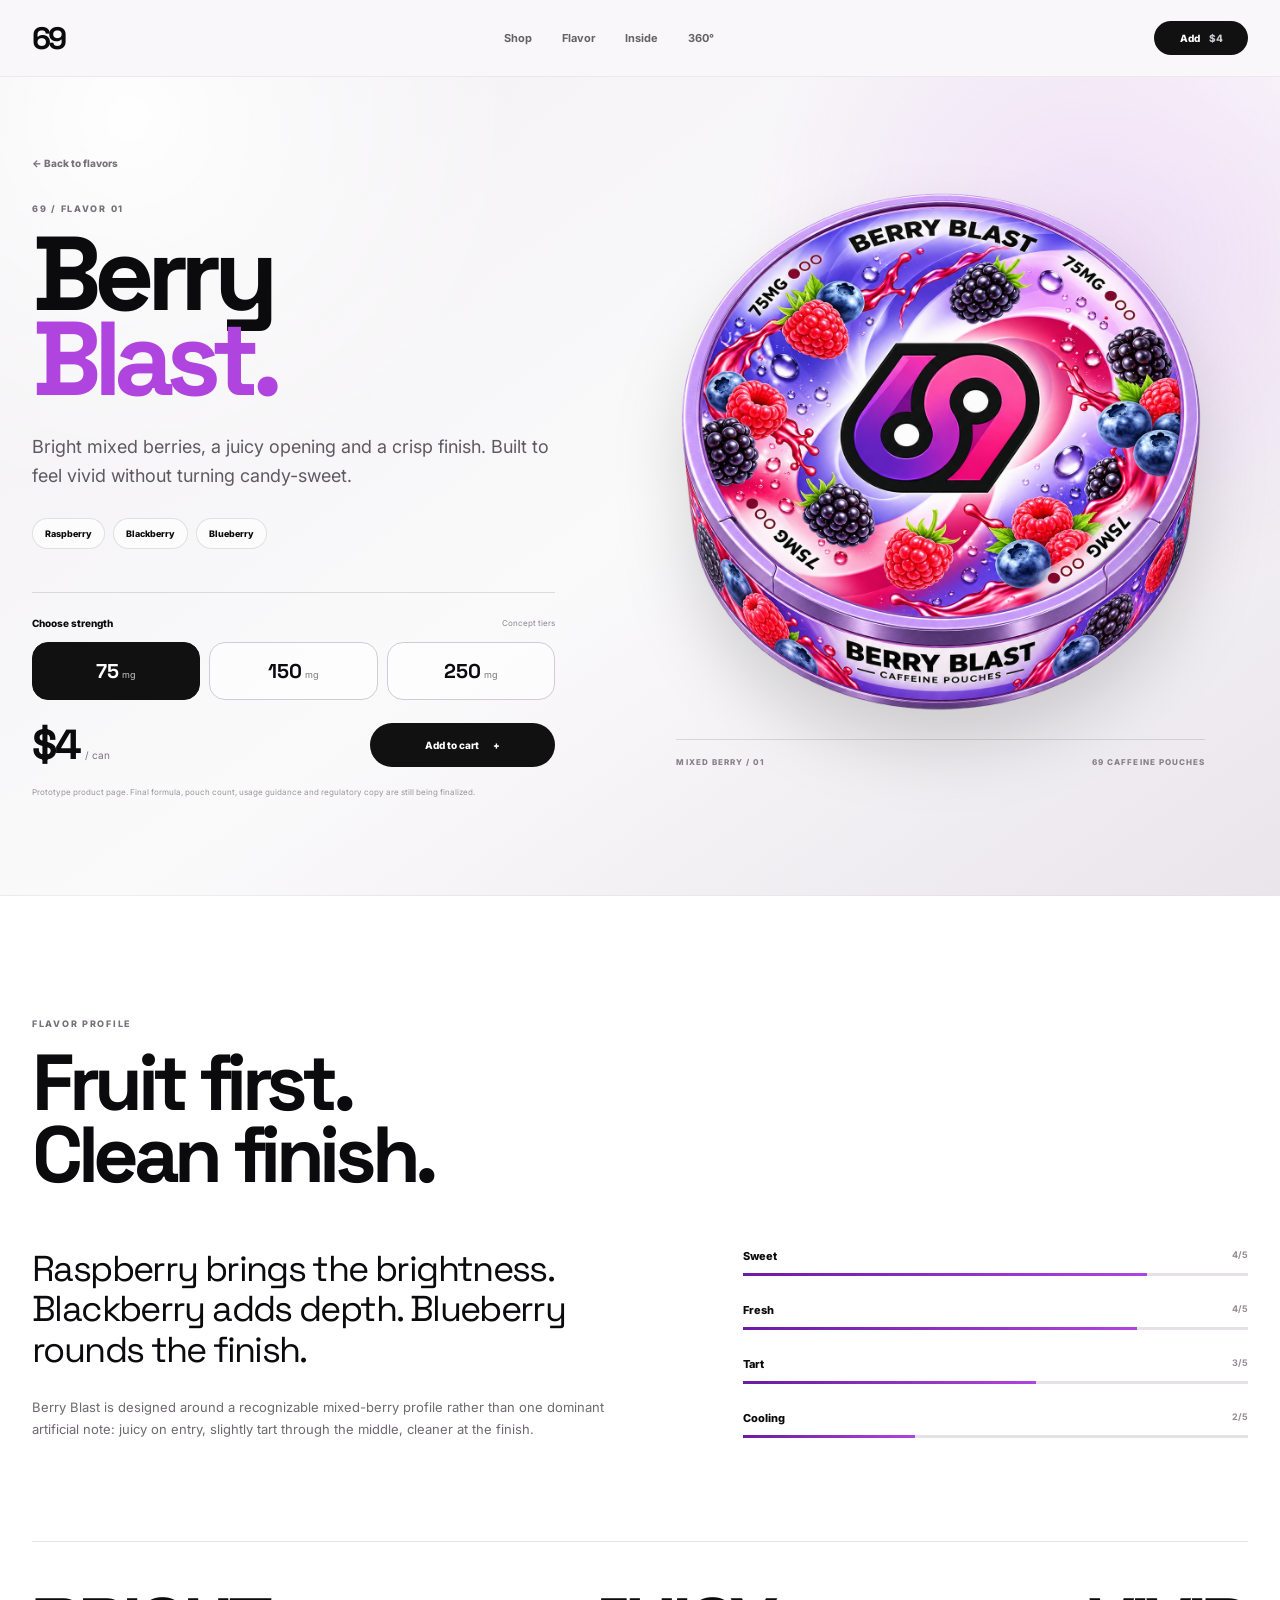
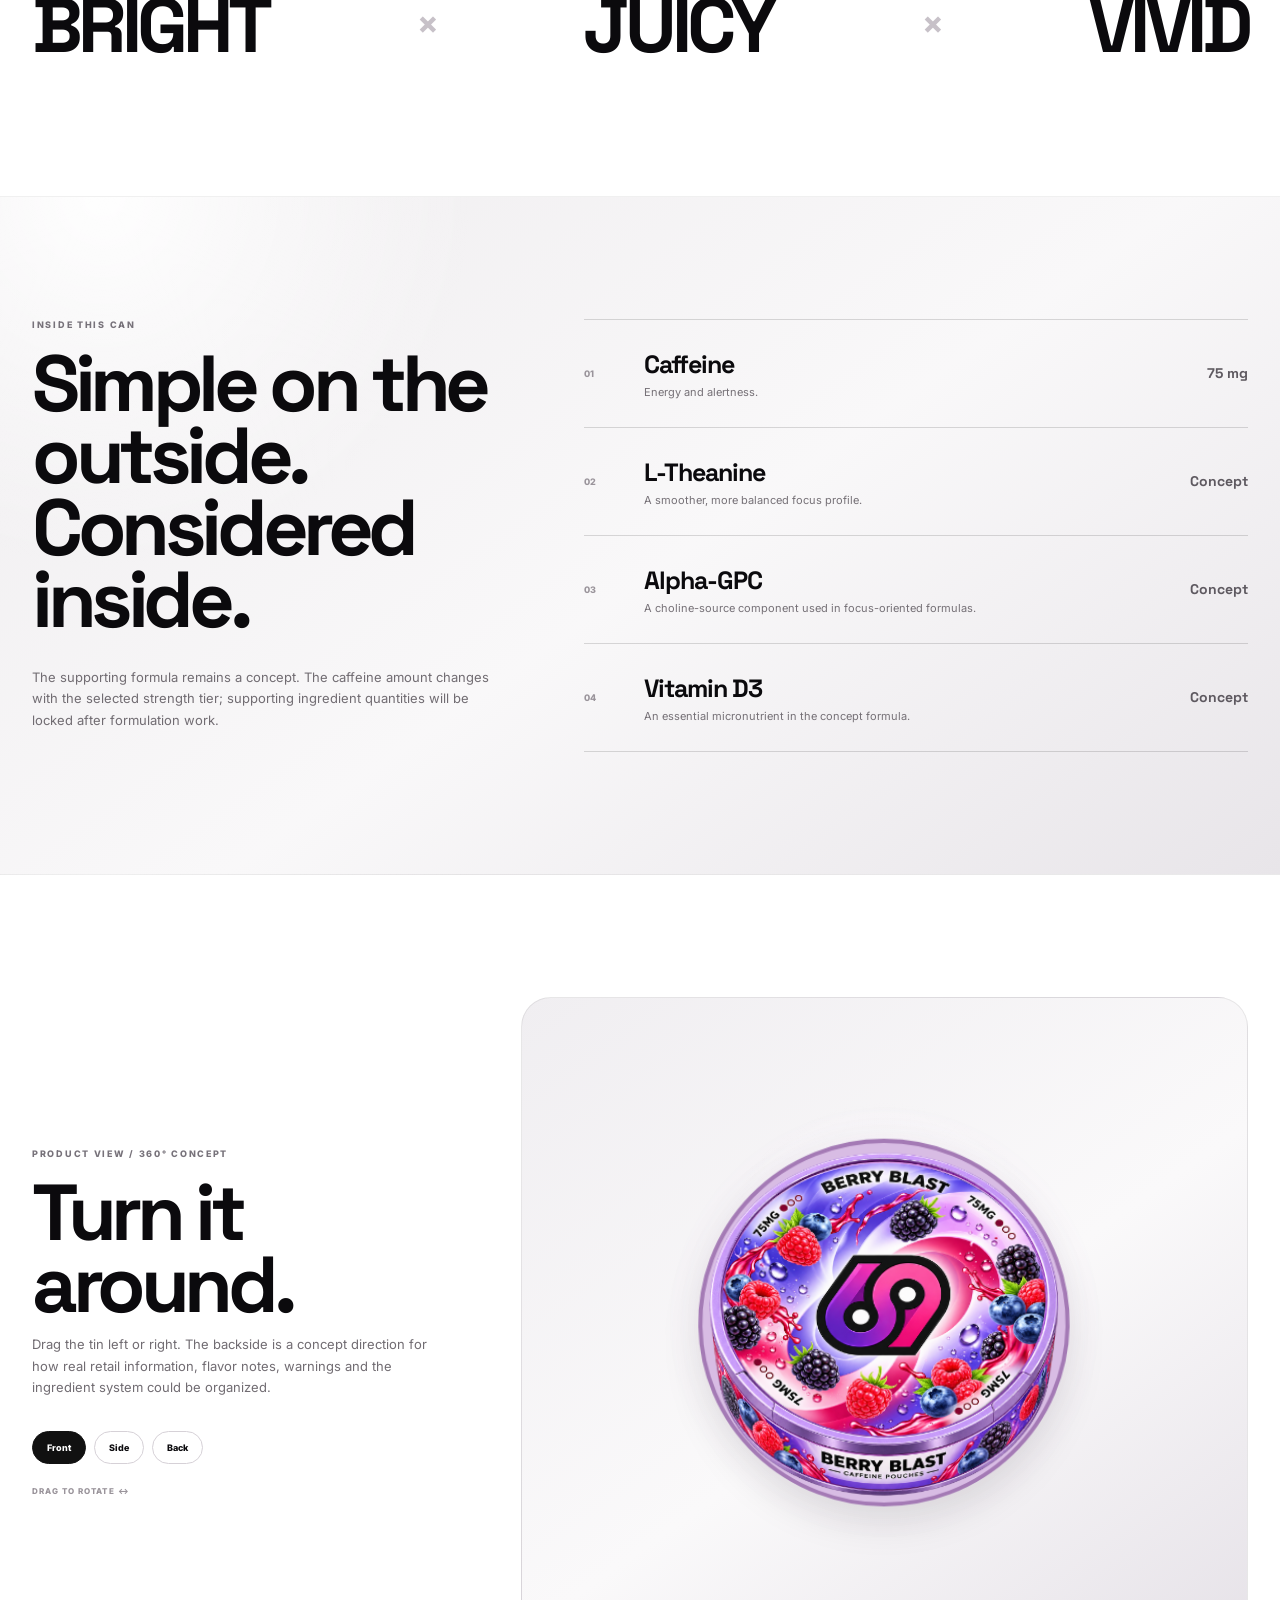
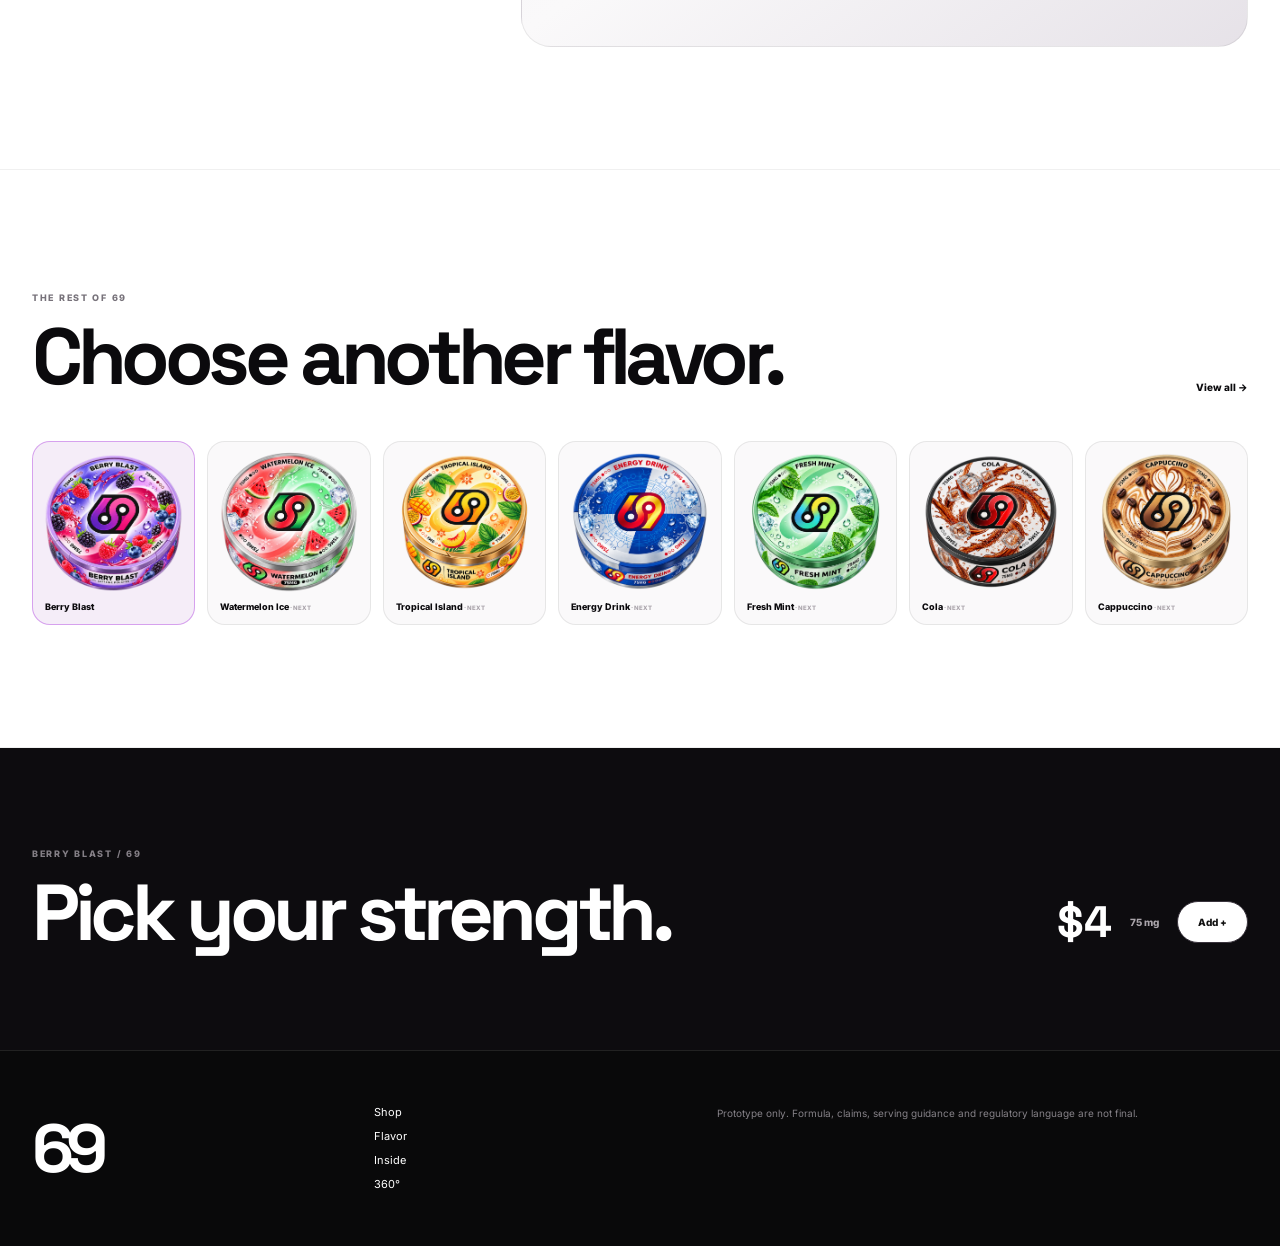
==== berry-blast.html @ db0adb2e "Add files via upload" ====
<!doctype html>
<html lang="en">
<head>
  <meta charset="utf-8">
  <meta name="viewport" content="width=device-width,initial-scale=1">
  <meta name="theme-color" content="#f5f3f6">
  <meta name="description" content="69 Berry Blast caffeine pouches — product concept page.">
  <title>Berry Blast — 69 Caffeine Pouches</title>
  <link rel="preconnect" href="https://fonts.googleapis.com">
  <link rel="preconnect" href="https://fonts.gstatic.com" crossorigin>
  <link href="https://fonts.googleapis.com/css2?family=Inter:wght@400;500;600;700;800&family=Space+Grotesk:wght@500;600;700&display=swap" rel="stylesheet">
  <link rel="stylesheet" href="product.css?v=1">
</head>
<body>
  <header class="site-header">
    <nav class="nav shell">
      <a class="wordmark" href="index.html" aria-label="69 homepage">69</a>
      <div class="nav-links">
        <a href="index.html#shop">Shop</a>
        <a href="#profile">Flavor</a>
        <a href="#inside">Inside</a>
        <a href="#spin">360°</a>
      </div>
      <button class="cart-pill" id="topAdd" type="button">Add <span id="topPrice">$4</span></button>
    </nav>
  </header>

  <div class="sticky-buy" id="stickyBuy">
    <div class="shell sticky-buy-inner">
      <div class="sticky-product">
        <img src="berry-blast-clean-v4.png" alt="">
        <div><small>69 / BERRY BLAST</small><strong>Berry Blast</strong></div>
      </div>
      <div class="sticky-actions">
        <div class="mini-strength" id="stickyStrength">75 mg</div>
        <strong id="stickyPrice">$4</strong>
        <button id="stickyAdd" type="button">Add +</button>
      </div>
    </div>
  </div>

  <main>
    <!-- HERO -->
    <section class="product-hero">
      <div class="shell product-hero-grid">
        <div class="product-copy reveal">
          <a class="back-link" href="index.html#shop">← Back to flavors</a>
          <p class="eyebrow">69 / FLAVOR 01</p>

          <h1>Berry<br><span>Blast.</span></h1>

          <p class="product-lead">
            Bright mixed berries, a juicy opening and a crisp finish.
            Built to feel vivid without turning candy-sweet.
          </p>

          <div class="flavor-notes">
            <span>Raspberry</span>
            <span>Blackberry</span>
            <span>Blueberry</span>
          </div>

          <div class="buy-block">
            <div class="buy-label">
              <span>Choose strength</span>
              <small>Concept tiers</small>
            </div>

            <div class="strength-selector">
              <button class="active" data-strength="75" type="button"><strong>75</strong><span>mg</span></button>
              <button data-strength="150" type="button"><strong>150</strong><span>mg</span></button>
              <button data-strength="250" type="button"><strong>250</strong><span>mg</span></button>
            </div>

            <div class="buy-row">
              <div class="price">
                <strong id="price">$4</strong>
                <span>/ can</span>
              </div>
              <button class="add-main" id="addMain" type="button">Add to cart <span>+</span></button>
            </div>

            <p class="concept-note">
              Prototype product page. Final formula, pouch count, usage guidance and regulatory copy are still being finalized.
            </p>
          </div>
        </div>

        <div class="product-stage reveal">
          <div class="stage-aura"></div>
          <div class="stage-number" aria-hidden="true">69</div>
          <img class="hero-product" src="berry-blast-clean-v4.png" alt="Berry Blast 69 caffeine pouch tin">
          <div class="stage-caption">
            <span>MIXED BERRY / 01</span>
            <span>69 CAFFEINE POUCHES</span>
          </div>
        </div>
      </div>
    </section>

    <!-- FLAVOR PROFILE -->
    <section class="section section-profile" id="profile">
      <div class="shell">
        <div class="section-title reveal">
          <p class="eyebrow">FLAVOR PROFILE</p>
          <h2>Fruit first.<br>Clean finish.</h2>
        </div>

        <div class="profile-grid">
          <div class="profile-copy reveal">
            <p class="big-copy">
              Raspberry brings the brightness. Blackberry adds depth.
              Blueberry rounds the finish.
            </p>
            <p class="body-copy">
              Berry Blast is designed around a recognizable mixed-berry profile rather than one dominant artificial note:
              juicy on entry, slightly tart through the middle, cleaner at the finish.
            </p>
          </div>

          <div class="meters reveal">
            <div class="meter">
              <div><span>Sweet</span><strong>4/5</strong></div>
              <i><b style="--level:80%"></b></i>
            </div>
            <div class="meter">
              <div><span>Fresh</span><strong>4/5</strong></div>
              <i><b style="--level:78%"></b></i>
            </div>
            <div class="meter">
              <div><span>Tart</span><strong>3/5</strong></div>
              <i><b style="--level:58%"></b></i>
            </div>
            <div class="meter">
              <div><span>Cooling</span><strong>2/5</strong></div>
              <i><b style="--level:34%"></b></i>
            </div>
          </div>
        </div>

        <div class="taste-statement reveal">
          <span>BRIGHT</span><i>×</i><span>JUICY</span><i>×</i><span>VIVID</span>
        </div>
      </div>
    </section>

    <!-- INSIDE -->
    <section class="section section-inside" id="inside">
      <div class="shell inside-grid">
        <div class="inside-intro reveal">
          <p class="eyebrow">INSIDE THIS CAN</p>
          <h2>Simple on the outside.<br>Considered inside.</h2>
          <p>
            The supporting formula remains a concept. The caffeine amount changes with the selected strength tier;
            supporting ingredient quantities will be locked after formulation work.
          </p>
        </div>

        <div class="ingredients reveal">
          <article>
            <span>01</span>
            <div>
              <h3>Caffeine</h3>
              <p>Energy and alertness.</p>
            </div>
            <strong id="caffeineAmount">75 mg</strong>
          </article>
          <article>
            <span>02</span>
            <div>
              <h3>L-Theanine</h3>
              <p>A smoother, more balanced focus profile.</p>
            </div>
            <strong>Concept</strong>
          </article>
          <article>
            <span>03</span>
            <div>
              <h3>Alpha-GPC</h3>
              <p>A choline-source component used in focus-oriented formulas.</p>
            </div>
            <strong>Concept</strong>
          </article>
          <article>
            <span>04</span>
            <div>
              <h3>Vitamin D3</h3>
              <p>An essential micronutrient in the concept formula.</p>
            </div>
            <strong>Concept</strong>
          </article>
        </div>
      </div>
    </section>

    <!-- INTERACTIVE 3D -->
    <section class="section section-spin" id="spin">
      <div class="shell spin-grid">
        <div class="spin-copy reveal">
          <p class="eyebrow">PRODUCT VIEW / 360° CONCEPT</p>
          <h2>Turn it around.</h2>
          <p>
            Drag the tin left or right. The backside is a concept direction for how real retail information,
            flavor notes, warnings and the ingredient system could be organized.
          </p>

          <div class="view-buttons">
            <button data-view="0" class="active" type="button">Front</button>
            <button data-view="-90" type="button">Side</button>
            <button data-view="-180" type="button">Back</button>
          </div>

          <small class="drag-hint">DRAG TO ROTATE ↔</small>
        </div>

        <div class="viewer reveal" id="viewer">
          <div class="viewer-glow"></div>

          <div class="tin-model" id="tinModel">
            <div class="tin-face tin-front">
              <img src="berry-front-flat.png" alt="Berry Blast front label">
            </div>

            <div class="tin-face tin-back">
              <div class="back-label">
                <div class="back-logo">69</div>
                <h3>BERRY BLAST</h3>
                <small>CAFFEINE POUCHES</small>

                <p class="back-description">
                  Mixed berry flavor with a bright opening and a crisp finish.
                </p>

                <div class="back-flavor">RASPBERRY · BLACKBERRY · BLUEBERRY</div>

                <div class="back-rule"></div>

                <div class="back-icons">
                  <div><b>C</b><span>Caffeine</span></div>
                  <div><b>L</b><span>L-Theanine</span></div>
                  <div><b>A</b><span>Alpha-GPC</span></div>
                  <div><b>D</b><span>Vitamin D3</span></div>
                </div>

                <div class="back-bottom">
                  <div class="pouch-placeholder">
                    <small>POUCH COUNT</small>
                    <strong>—</strong>
                    <span>FINAL TBC</span>
                  </div>

                  <div class="warning">
                    <strong>CONCEPT WARNING PANEL</strong>
                    <p>Contains caffeine. Final serving guidance, age restrictions and market-specific wording require regulatory review.</p>
                  </div>
                </div>

                <div class="barcode">
                  <i></i><i></i><b></b><i></i><b></b><i></i><i></i><b></b><i></i><b></b><i></i>
                </div>
                <div class="concept-mark">69 / PACKAGING CONCEPT / NOT FINAL</div>
              </div>
            </div>

            <div class="tin-side side-a">
              <div class="side-brand">69</div>
              <div class="side-name">BERRY BLAST</div>
              <div class="side-small">CAFFEINE POUCHES</div>
            </div>

            <div class="tin-side side-b">
              <div class="side-brand">69</div>
              <div class="side-name">BERRY BLAST</div>
              <div class="side-small">CAFFEINE POUCHES</div>
            </div>
          </div>
        </div>
      </div>
    </section>

    <!-- OTHER FLAVORS -->
    <section class="section section-other" id="other-flavors">
      <div class="shell">
        <div class="other-heading reveal">
          <div>
            <p class="eyebrow">THE REST OF 69</p>
            <h2>Choose another flavor.</h2>
          </div>
          <a href="index.html#shop">View all →</a>
        </div>

        <div class="other-track reveal">
          <a class="other-card active" href="berry-blast.html">
            <img src="berry-blast-clean-v4.png" alt="">
            <span>Berry Blast</span>
          </a>
          <a class="other-card future" href="watermelon-ice.html" data-future>
            <img src="watermelon-ice-clean-v4.png" alt="">
            <span>Watermelon Ice</span>
          </a>
          <a class="other-card future" href="tropical-island.html" data-future>
            <img src="tropical-island-clean-v4.png" alt="">
            <span>Tropical Island</span>
          </a>
          <a class="other-card future" href="energy-drink.html" data-future>
            <img src="energy-drink-clean-v4.png" alt="">
            <span>Energy Drink</span>
          </a>
          <a class="other-card future" href="fresh-mint.html" data-future>
            <img src="fresh-mint-clean-v4.png" alt="">
            <span>Fresh Mint</span>
          </a>
          <a class="other-card future" href="cola.html" data-future>
            <img src="cola-clean-v4.png" alt="">
            <span>Cola</span>
          </a>
          <a class="other-card future" href="cappuccino.html" data-future>
            <img src="cappuccino-clean-v4.png" alt="">
            <span>Cappuccino</span>
          </a>
        </div>
      </div>
    </section>

    <section class="final-buy">
      <div class="shell final-buy-grid reveal">
        <div>
          <p class="eyebrow">BERRY BLAST / 69</p>
          <h2>Pick your strength.</h2>
        </div>
        <div class="final-price">
          <strong id="finalPrice">$4</strong>
          <span id="finalStrength">75 mg</span>
          <button id="finalAdd" type="button">Add +</button>
        </div>
      </div>
    </section>
  </main>

  <footer>
    <div class="shell footer-grid">
      <div class="footer-logo">69</div>
      <div class="footer-links">
        <a href="index.html#shop">Shop</a>
        <a href="#profile">Flavor</a>
        <a href="#inside">Inside</a>
        <a href="#spin">360°</a>
      </div>
      <p>Prototype only. Formula, claims, serving guidance and regulatory language are not final.</p>
    </div>
  </footer>

  <div class="toast" id="toast"></div>
  <script src="product.js?v=1"></script>
</body>
</html>
---- product.css ----
:root{
  --ink:#0b0a0d;
  --muted:#706d72;
  --line:rgba(15,12,17,.11);
  --berry:#b044df;
  --berry-dark:#6c1ba3;
  --berry-soft:#f1e7f6;
  --paper:#fff;
  --ease:cubic-bezier(.22,.61,.36,1);
}
*{box-sizing:border-box}
html{scroll-behavior:smooth}
body{
  margin:0;
  color:var(--ink);
  background:#f4f2f5;
  font-family:Inter,system-ui,-apple-system,BlinkMacSystemFont,"Segoe UI",sans-serif;
  overflow-x:hidden;
  -webkit-font-smoothing:antialiased;
}
a{color:inherit;text-decoration:none}
button{font:inherit;color:inherit}
.shell{width:min(1280px,calc(100% - 64px));margin:0 auto}
.eyebrow{
  margin:0 0 18px;
  color:#77727a;
  font-size:9px;
  font-weight:800;
  letter-spacing:.19em;
  text-transform:uppercase;
}

/* Header */
.site-header{
  position:sticky;top:0;z-index:80;
  background:rgba(249,248,249,.85);
  backdrop-filter:blur(22px) saturate(1.04);
  border-bottom:1px solid rgba(0,0,0,.055);
}
.nav{
  height:76px;
  display:flex;
  align-items:center;
  justify-content:space-between;
  gap:30px;
}
.wordmark{
  font-family:"Space Grotesk",sans-serif;
  font-size:31px;font-weight:700;letter-spacing:-.1em;
}
.nav-links{display:flex;gap:30px;color:#656166;font-size:11px;font-weight:700}
.cart-pill{
  min-width:94px;
  border:0;
  border-radius:999px;
  background:#111;
  color:#fff;
  padding:11px 15px;
  font-size:10px;
  font-weight:800;
  cursor:pointer;
}
.cart-pill span{margin-left:7px;color:#cfc8d1}

/* Sticky buy */
.sticky-buy{
  position:fixed;left:0;right:0;top:76px;z-index:65;
  background:rgba(255,255,255,.92);
  border-bottom:1px solid rgba(0,0,0,.07);
  backdrop-filter:blur(18px);
  transform:translateY(-120%);
  opacity:0;
  transition:.28s ease;
  pointer-events:none;
}
.sticky-buy.show{transform:none;opacity:1;pointer-events:auto}
.sticky-buy-inner{height:64px;display:flex;justify-content:space-between;align-items:center}
.sticky-product{display:flex;align-items:center;gap:10px}
.sticky-product img{width:46px;height:46px;object-fit:contain}
.sticky-product small{display:block;color:#8d878f;font-size:7px;font-weight:800;letter-spacing:.12em}
.sticky-product strong{font-family:"Space Grotesk";font-size:13px}
.sticky-actions{display:flex;align-items:center;gap:16px}
.mini-strength{color:#777;font-size:9px;font-weight:800}
.sticky-actions>strong{font-family:"Space Grotesk";font-size:18px}
.sticky-actions button{border:0;border-radius:999px;background:#111;color:#fff;padding:10px 14px;font-size:9px;font-weight:800}

/* Hero */
.product-hero{
  min-height:790px;
  padding:74px 0 96px;
  display:flex;
  align-items:center;
  background:
    radial-gradient(circle at 86% 22%,rgba(176,68,223,.16),transparent 28%),
    radial-gradient(circle at 10% 5%,rgba(255,255,255,.95),transparent 28%),
    linear-gradient(145deg,#f1eff2 0%,#fbfafb 52%,#e9e5eb 100%);
  border-bottom:1px solid rgba(0,0,0,.055);
}
.product-hero-grid{display:grid;grid-template-columns:.92fr 1.08fr;gap:78px;align-items:center}
.back-link{
  display:inline-block;margin-bottom:34px;color:#77727a;font-size:10px;font-weight:800;
}
.product-copy h1{
  margin:0;
  font-family:"Space Grotesk",sans-serif;
  font-size:clamp(76px,8.2vw,132px);
  line-height:.81;
  letter-spacing:-.078em;
}
.product-copy h1 span{color:var(--berry)}
.product-lead{
  max-width:590px;
  margin:30px 0 0;
  color:#5e5a60;
  font-size:18px;
  line-height:1.62;
}
.flavor-notes{margin-top:28px;display:flex;gap:8px;flex-wrap:wrap}
.flavor-notes span{
  border:1px solid rgba(0,0,0,.11);
  background:rgba(255,255,255,.65);
  border-radius:999px;
  padding:9px 12px;
  font-size:9px;
  font-weight:800;
}
.buy-block{margin-top:43px;max-width:590px;padding-top:24px;border-top:1px solid rgba(0,0,0,.12)}
.buy-label{display:flex;justify-content:space-between;align-items:center;margin-bottom:13px}
.buy-label span{font-size:10px;font-weight:800}
.buy-label small{font-size:8px;color:#8d878f}
.strength-selector{display:grid;grid-template-columns:repeat(3,1fr);gap:9px}
.strength-selector button{
  border:1px solid #d1ccd3;background:rgba(255,255,255,.68);
  border-radius:16px;padding:15px 12px;cursor:pointer;
  transition:.2s ease;
}
.strength-selector button strong{font-family:"Space Grotesk";font-size:20px}
.strength-selector button span{margin-left:3px;color:#777;font-size:9px}
.strength-selector button.active{background:#111;color:#fff;border-color:#111}
.strength-selector button.active span{color:#c9c9c9}
.buy-row{margin-top:18px;display:flex;justify-content:space-between;align-items:center;gap:18px}
.price strong{font-family:"Space Grotesk";font-size:42px;letter-spacing:-.04em}
.price span{color:#787379;font-size:10px}
.add-main{
  min-width:185px;border:0;border-radius:999px;background:#111;color:#fff;
  padding:16px 18px;font-size:10px;font-weight:800;cursor:pointer;
}
.add-main span{margin-left:12px}
.concept-note{margin:15px 0 0;color:#99949a;font-size:8px;line-height:1.55;max-width:490px}

.product-stage{position:relative;min-height:620px}
.stage-aura{
  position:absolute;left:50%;top:48%;transform:translate(-50%,-50%);
  width:78%;aspect-ratio:1;border-radius:50%;
  background:radial-gradient(circle,rgba(176,68,223,.2),rgba(176,68,223,.07) 38%,transparent 68%);
  filter:blur(7px);
}
.stage-number{
  position:absolute;left:50%;top:47%;transform:translate(-50%,-50%);
  font-family:"Space Grotesk";font-size:370px;font-weight:700;letter-spacing:-.12em;
  color:rgba(0,0,0,.028);user-select:none;
}
.hero-product{
  position:absolute;left:50%;top:46%;transform:translate(-50%,-50%);
  width:min(88%,610px);filter:drop-shadow(0 36px 34px rgba(0,0,0,.15));
  animation:floatProduct 7s ease-in-out infinite;
}
.stage-caption{
  position:absolute;left:7%;right:7%;bottom:18px;
  padding-top:17px;border-top:1px solid rgba(0,0,0,.12);
  display:flex;justify-content:space-between;
  color:#858086;font-size:8px;font-weight:800;letter-spacing:.13em;
}

/* Sections */
.section{padding:122px 0;border-bottom:1px solid rgba(0,0,0,.06)}
.section-profile,.section-spin,.section-other{background:#fff}
.section-inside{
  background:
    radial-gradient(circle at 8% 0%,rgba(255,255,255,.96),transparent 27%),
    linear-gradient(145deg,#efedef,#f9f8f9 53%,#e8e5e9);
}
.section-title h2,.inside-intro h2,.spin-copy h2,.other-heading h2,.final-buy h2{
  margin:0;font-family:"Space Grotesk";font-size:clamp(56px,6.2vw,90px);line-height:.91;letter-spacing:-.068em;
}
.profile-grid{margin-top:58px;display:grid;grid-template-columns:1fr .82fr;gap:96px}
.big-copy{
  max-width:650px;margin:0;font-family:"Space Grotesk";font-size:36px;line-height:1.12;letter-spacing:-.045em;
}
.body-copy{max-width:590px;margin:26px 0 0;color:#6e696f;font-size:13px;line-height:1.72}
.meters{display:grid;gap:24px}
.meter>div{display:flex;justify-content:space-between;margin-bottom:10px}
.meter span{font-size:11px;font-weight:800}
.meter strong{color:#918b92;font-size:9px}
.meter i{display:block;height:3px;background:#e5e1e6;overflow:hidden}
.meter b{display:block;width:var(--level);height:100%;background:linear-gradient(90deg,var(--berry-dark),var(--berry))}
.taste-statement{
  margin-top:100px;padding-top:34px;border-top:1px solid var(--line);
  display:flex;align-items:center;justify-content:space-between;gap:24px;
  font-family:"Space Grotesk";font-size:clamp(46px,6vw,84px);font-weight:700;letter-spacing:-.065em;
}
.taste-statement i{font-style:normal;color:#c7c1c8;font-size:.5em}

.inside-grid{display:grid;grid-template-columns:.82fr 1.18fr;gap:90px}
.inside-intro>p:last-child{max-width:540px;margin:30px 0 0;color:#716c72;font-size:13px;line-height:1.68}
.ingredients{border-top:1px solid rgba(0,0,0,.14)}
.ingredients article{
  min-height:108px;display:grid;grid-template-columns:44px 1fr auto;gap:16px;align-items:center;
  border-bottom:1px solid rgba(0,0,0,.14);
}
.ingredients article>span{color:#9a949b;font-size:9px;font-weight:800}
.ingredients h3{margin:0;font-family:"Space Grotesk";font-size:25px;letter-spacing:-.04em}
.ingredients p{margin:5px 0 0;color:#757076;font-size:11px}
.ingredients article>strong{font-family:"Space Grotesk";font-size:14px;color:#5e5960}

/* 3D viewer */
.spin-grid{display:grid;grid-template-columns:.72fr 1.28fr;gap:80px;align-items:center}
.spin-copy p:not(.eyebrow){max-width:510px;color:#716c72;font-size:13px;line-height:1.67}
.view-buttons{margin-top:32px;display:flex;gap:8px}
.view-buttons button{
  border:1px solid #d6d1d7;background:#fff;border-radius:999px;padding:10px 14px;font-size:9px;font-weight:800;cursor:pointer
}
.view-buttons button.active{background:#111;color:#fff;border-color:#111}
.drag-hint{display:block;margin-top:22px;color:#99939a;font-size:8px;font-weight:800;letter-spacing:.13em}

.viewer{
  position:relative;
  min-height:650px;
  display:grid;
  place-items:center;
  border-radius:30px;
  background:
    radial-gradient(circle at 50% 42%,rgba(255,255,255,.98),transparent 32%),
    linear-gradient(145deg,#f0eef1,#faf9fa 55%,#e6e2e8);
  border:1px solid rgba(0,0,0,.07);
  overflow:hidden;
  cursor:grab;
  perspective:1100px;
}
.viewer.dragging{cursor:grabbing}
.viewer-glow{
  position:absolute;width:62%;aspect-ratio:1;border-radius:50%;
  background:radial-gradient(circle,rgba(176,68,223,.13),transparent 67%);
  filter:blur(11px);
}
.tin-model{
  position:relative;width:360px;height:360px;
  transform-style:preserve-3d;
  transform:rotateX(-8deg) rotateY(0deg);
  transition:transform .5s var(--ease);
  user-select:none;
}
.viewer.dragging .tin-model{transition:none}
.tin-face{
  position:absolute;inset:0;border-radius:50%;
  backface-visibility:hidden;
  overflow:hidden;
  box-shadow:0 18px 38px rgba(0,0,0,.10);
}
.tin-front{
  transform:translateZ(34px);
  background:#d8bce4;
  border:4px solid #a47ab5;
}
.tin-front img{width:100%;height:100%;object-fit:cover}
.tin-back{
  transform:rotateY(180deg) translateZ(34px);
  background:linear-gradient(145deg,#d8b5e5,#b882cf 62%,#8d5ba8);
  border:4px solid #a47ab5;
  padding:28px;
}
.tin-side{
  position:absolute;left:50%;top:0;
  width:68px;height:360px;margin-left:-34px;
  border-radius:12px;
  background:
    linear-gradient(90deg,#7a3e99 0%,#c083dc 18%,#8a48a6 44%,#5b216f 100%);
  box-shadow:inset 0 0 0 1px rgba(255,255,255,.2);
  display:flex;flex-direction:column;align-items:center;justify-content:center;
  color:#fff;
  overflow:hidden;
}
.side-a{transform:rotateY(90deg)}
.side-b{transform:rotateY(-90deg)}
.side-brand{
  font-family:"Space Grotesk";font-size:34px;font-weight:700;letter-spacing:-.1em;
  transform:rotate(90deg);margin-bottom:76px;color:#ff5ab4;
}
.side-name{
  position:absolute;white-space:nowrap;transform:rotate(90deg);
  font-family:"Space Grotesk";font-size:17px;font-weight:700;letter-spacing:.03em;
}
.side-small{
  position:absolute;bottom:48px;white-space:nowrap;transform:rotate(90deg);
  font-size:7px;font-weight:700;letter-spacing:.18em;color:#e5d9e9;
}

.back-label{
  height:100%;text-align:center;color:#18131b;
  display:flex;flex-direction:column;align-items:center;
}
.back-logo{
  font-family:"Space Grotesk";font-size:27px;font-weight:700;letter-spacing:-.1em;color:#ff54af;
  text-shadow:0 0 0 #111;
}
.back-label h3{margin:5px 0 0;font-family:"Space Grotesk";font-size:21px;letter-spacing:-.03em}
.back-label>small{font-size:7px;font-weight:800;letter-spacing:.15em}
.back-description{margin:13px auto 0;max-width:245px;font-size:8px;line-height:1.45}
.back-flavor{margin-top:8px;font-size:6px;font-weight:800;letter-spacing:.09em}
.back-rule{width:80%;height:1px;background:rgba(0,0,0,.28);margin:12px 0 10px}
.back-icons{width:88%;display:grid;grid-template-columns:repeat(4,1fr);gap:5px}
.back-icons div{display:grid;justify-items:center;gap:3px}
.back-icons b{
  width:25px;height:25px;border:1px solid rgba(0,0,0,.42);border-radius:50%;
  display:grid;place-items:center;font-size:8px;
}
.back-icons span{font-size:5px;font-weight:800}
.back-bottom{width:90%;margin-top:12px;display:grid;grid-template-columns:.35fr 1fr;gap:9px;align-items:stretch}
.pouch-placeholder,.warning{border:1px solid rgba(0,0,0,.38);padding:6px}
.pouch-placeholder small{display:block;font-size:4px;font-weight:800}
.pouch-placeholder strong{display:block;font-size:19px;line-height:1}
.pouch-placeholder span{font-size:4px;font-weight:800}
.warning{text-align:left}
.warning strong{font-size:5px}
.warning p{margin:4px 0 0;font-size:4.6px;line-height:1.3}
.barcode{margin-top:11px;width:120px;height:24px;background:#eee;display:flex;gap:2px;justify-content:center;align-items:stretch;padding:3px}
.barcode i,.barcode b{display:block;background:#171217}
.barcode i{width:2px}.barcode b{width:4px}
.concept-mark{margin-top:5px;font-size:4.7px;font-weight:800;letter-spacing:.08em}

/* Other flavors */
.other-heading{display:flex;align-items:flex-end;justify-content:space-between;gap:30px}
.other-heading>a{font-size:10px;font-weight:800}
.other-track{
  margin-top:48px;display:grid;grid-template-columns:repeat(7,1fr);gap:12px;
}
.other-card{
  padding:10px;border:1px solid rgba(0,0,0,.08);border-radius:18px;background:#faf9fa;
  transition:.2s ease;
}
.other-card:hover{transform:translateY(-3px);box-shadow:0 18px 40px rgba(0,0,0,.06)}
.other-card.active{border-color:rgba(176,68,223,.45);background:#f5edf8}
.other-card img{width:100%;aspect-ratio:1;object-fit:contain;display:block}
.other-card span{display:block;margin:8px 2px 2px;font-size:9px;font-weight:800}
.other-card.future span::after{content:" · NEXT";color:#aaa4ab;font-size:6px}

/* final buy */
.final-buy{
  padding:100px 0;
  background:#0d0c0f;color:#fff;
}
.final-buy-grid{display:flex;align-items:flex-end;justify-content:space-between;gap:40px}
.final-buy .eyebrow{color:#847f86}
.final-price{display:flex;align-items:center;gap:18px}
.final-price strong{font-family:"Space Grotesk";font-size:44px}
.final-price>span{color:#aaa5ab;font-size:10px;font-weight:800}
.final-price button{border:1px solid #39333c;background:#fff;color:#111;border-radius:999px;padding:14px 20px;font-size:10px;font-weight:800}

/* footer */
footer{padding:54px 0;background:#09090a;color:#fff;border-top:1px solid #222}
.footer-grid{display:grid;grid-template-columns:.55fr .55fr 1fr;gap:50px}
.footer-logo{font-family:"Space Grotesk";font-size:68px;font-weight:700;letter-spacing:-.12em}
.footer-links{display:grid;gap:10px;font-size:11px}
footer p{margin:0;color:#858187;font-size:10px;line-height:1.6}

/* toast / reveal */
.toast{
  position:fixed;left:50%;bottom:28px;z-index:150;
  transform:translate(-50%,18px);opacity:0;
  padding:12px 16px;border-radius:999px;background:#111;color:#fff;
  font-size:10px;font-weight:800;transition:.22s ease;pointer-events:none
}
.toast.show{opacity:1;transform:translate(-50%,0)}
.reveal{opacity:0;transform:translateY(18px);transition:opacity .65s ease,transform .65s ease}
.reveal.in-view{opacity:1;transform:none}
@keyframes floatProduct{
  0%,100%{transform:translate(-50%,-50%) translateY(0)}
  50%{transform:translate(-50%,-50%) translateY(-10px)}
}

@media(max-width:1080px){
  .shell{width:min(100% - 44px,1280px)}
  .product-hero-grid,.profile-grid,.inside-grid,.spin-grid{grid-template-columns:1fr;gap:58px}
  .product-stage{min-height:580px}
  .other-track{grid-template-columns:repeat(4,1fr)}
}
@media(max-width:760px){
  .shell{width:min(100% - 28px,1280px)}
  .nav{height:68px}.nav-links{display:none}
  .sticky-buy{top:68px}
  .sticky-product small{display:none}
  .product-hero,.section{padding:78px 0}
  .product-copy h1{font-size:clamp(70px,20vw,96px)}
  .product-lead{font-size:16px}
  .product-stage{min-height:460px}
  .stage-number{font-size:240px}
  .hero-product{width:100%}
  .strength-selector button{padding:13px 8px}
  .buy-row{align-items:flex-start;flex-direction:column}
  .add-main{width:100%}
  .taste-statement{font-size:40px;gap:10px}
  .ingredients article{grid-template-columns:35px 1fr auto}
  .viewer{min-height:500px}
  .tin-model{width:290px;height:290px}
  .tin-side{height:290px}
  .other-track{grid-template-columns:repeat(2,1fr)}
  .final-buy-grid{align-items:flex-start;flex-direction:column}
  .footer-grid{grid-template-columns:1fr}
}
@media(prefers-reduced-motion:reduce){
  html{scroll-behavior:auto}
  *,*:before,*:after{animation:none!important;transition:none!important}
}
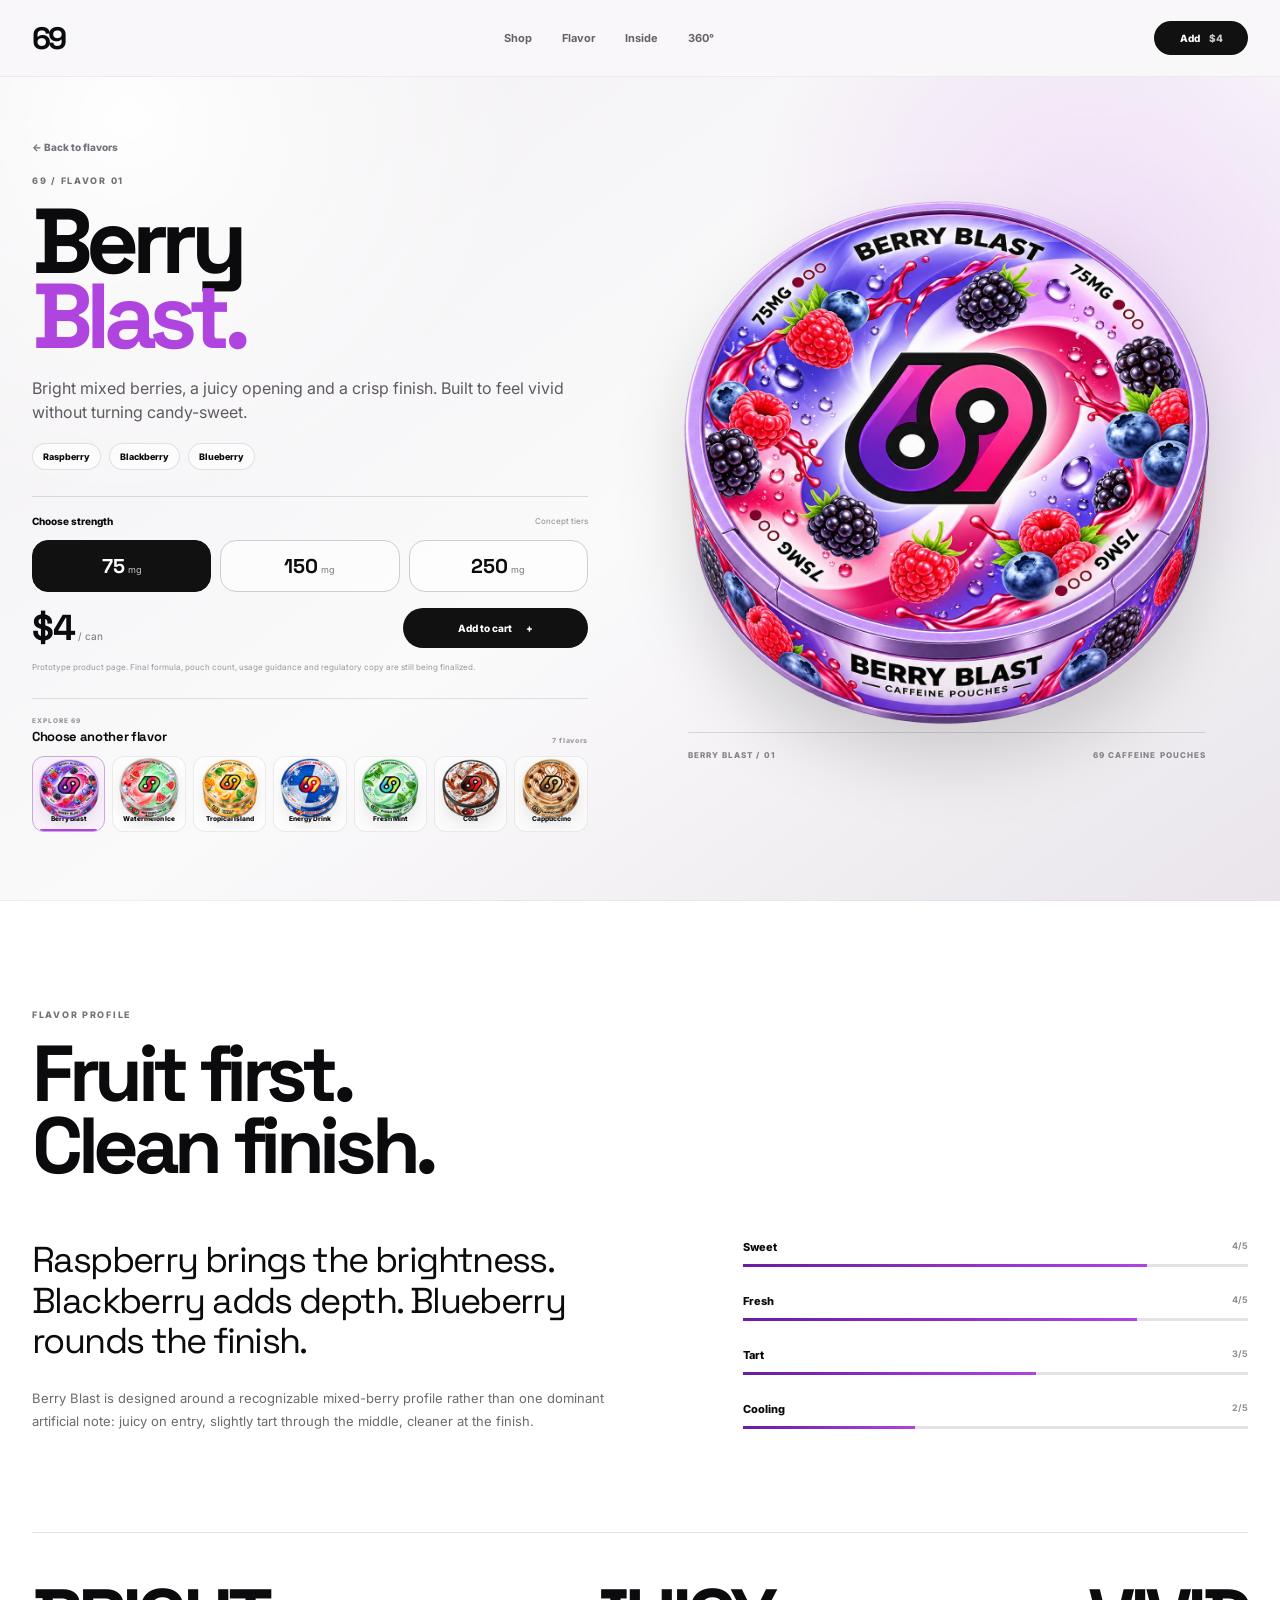
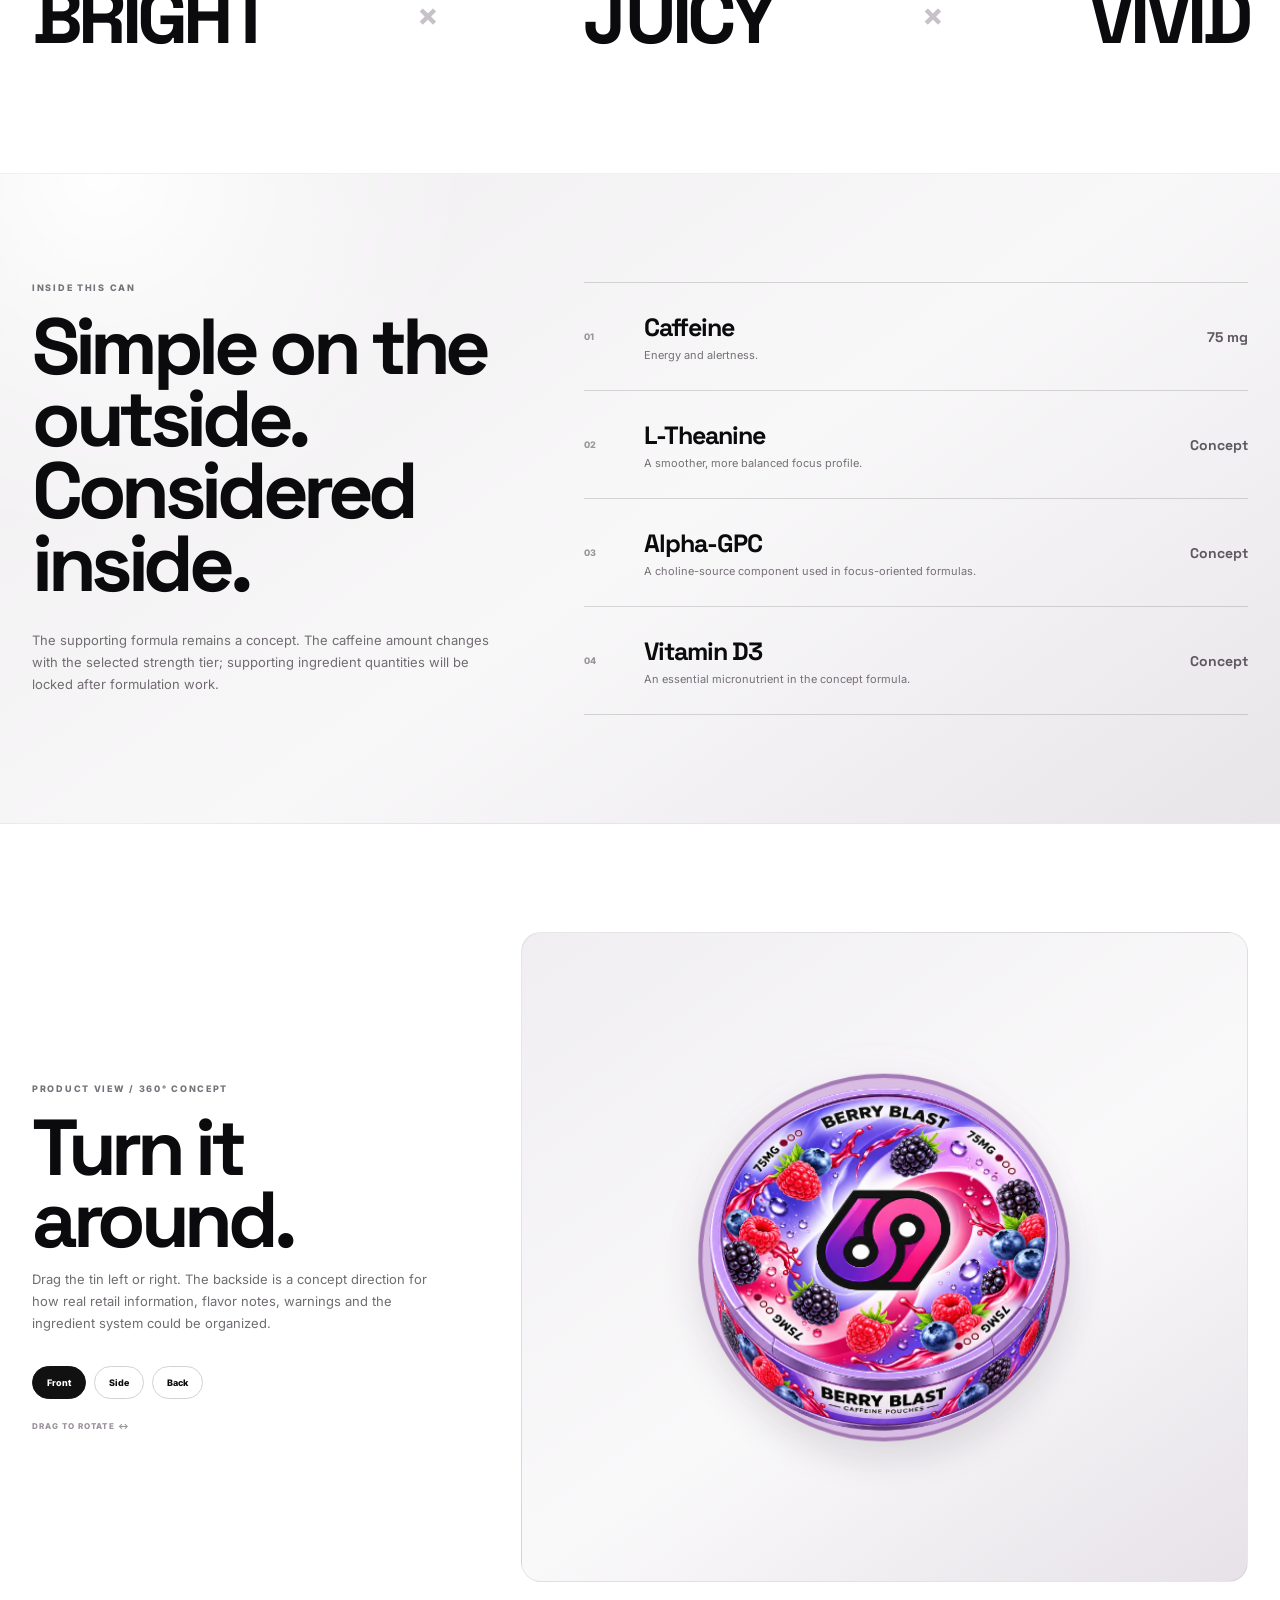
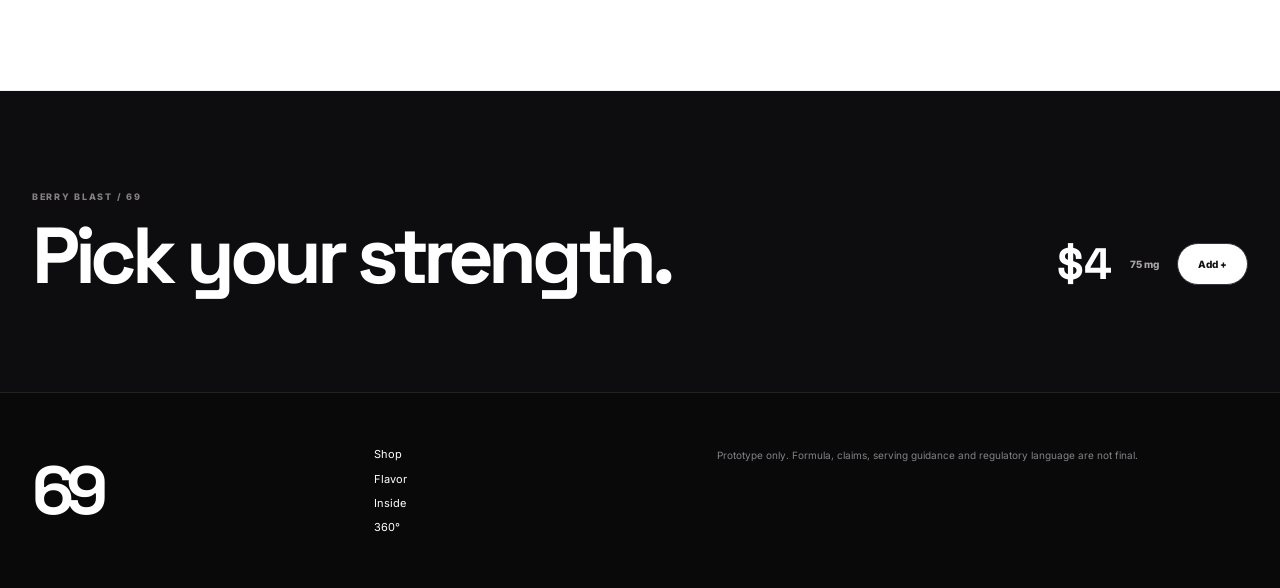
==== commit a3de4480: "Add files via upload" ====
--- a/berry-blast.html
+++ b/berry-blast.html
@@ -9,9 +9,9 @@
   <link rel="preconnect" href="https://fonts.googleapis.com">
   <link rel="preconnect" href="https://fonts.gstatic.com" crossorigin>
   <link href="https://fonts.googleapis.com/css2?family=Inter:wght@400;500;600;700;800&family=Space+Grotesk:wght@500;600;700&display=swap" rel="stylesheet">
-  <link rel="stylesheet" href="product.css?v=1">
+  <link rel="stylesheet" href="product.css?v=3-premium">
 </head>
-<body>
+<body data-product-name="Berry Blast" data-product-slug="berry-blast" style="--berry:#b044df;--berry-dark:#6c1ba3;--berry-soft:#f5edf8">
   <header class="site-header">
     <nav class="nav shell">
       <a class="wordmark" href="index.html" aria-label="69 homepage">69</a>
@@ -49,16 +49,9 @@
 
           <h1>Berry<br><span>Blast.</span></h1>
 
-          <p class="product-lead">
-            Bright mixed berries, a juicy opening and a crisp finish.
-            Built to feel vivid without turning candy-sweet.
-          </p>
-
-          <div class="flavor-notes">
-            <span>Raspberry</span>
-            <span>Blackberry</span>
-            <span>Blueberry</span>
-          </div>
+          <p class="product-lead">Bright mixed berries, a juicy opening and a crisp finish. Built to feel vivid without turning candy-sweet.</p>
+
+          <div class="flavor-notes"><span>Raspberry</span><span>Blackberry</span><span>Blueberry</span></div>
 
           <div class="buy-block">
             <div class="buy-label">
@@ -84,6 +77,62 @@
               Prototype product page. Final formula, pouch count, usage guidance and regulatory copy are still being finalized.
             </p>
           </div>
+
+        <div class="hero-flavor-switcher reveal">
+          <div class="hero-flavor-switcher-head">
+            <div>
+              <small>EXPLORE 69</small>
+              <strong>Choose another flavor</strong>
+            </div>
+            <span>7 flavors</span>
+          </div>
+          <div class="hero-flavor-list">
+            
+          <a class="hero-flavor-card active" href="berry-blast.html" style="--dock:#b044df">
+            <div class="hero-flavor-thumb">
+              <img src="berry-blast-clean-v4.png" alt="Berry Blast">
+            </div>
+            <span>Berry Blast</span>
+          </a>
+          <a class="hero-flavor-card" href="watermelon-ice.html" style="--dock:#38b978">
+            <div class="hero-flavor-thumb">
+              <img src="watermelon-ice-clean-v4.png" alt="Watermelon Ice">
+            </div>
+            <span>Watermelon Ice</span>
+          </a>
+          <a class="hero-flavor-card" href="tropical-island.html" style="--dock:#eda13a">
+            <div class="hero-flavor-thumb">
+              <img src="tropical-island-clean-v4.png" alt="Tropical Island">
+            </div>
+            <span>Tropical Island</span>
+          </a>
+          <a class="hero-flavor-card" href="energy-drink.html" style="--dock:#3f72d8">
+            <div class="hero-flavor-thumb">
+              <img src="energy-drink-clean-v4.png" alt="Energy Drink">
+            </div>
+            <span>Energy Drink</span>
+          </a>
+          <a class="hero-flavor-card" href="fresh-mint.html" style="--dock:#4fbd79">
+            <div class="hero-flavor-thumb">
+              <img src="fresh-mint-clean-v4.png" alt="Fresh Mint">
+            </div>
+            <span>Fresh Mint</span>
+          </a>
+          <a class="hero-flavor-card" href="cola.html" style="--dock:#a34e34">
+            <div class="hero-flavor-thumb">
+              <img src="cola-clean-v4.png" alt="Cola">
+            </div>
+            <span>Cola</span>
+          </a>
+          <a class="hero-flavor-card" href="cappuccino.html" style="--dock:#ae8055">
+            <div class="hero-flavor-thumb">
+              <img src="cappuccino-clean-v4.png" alt="Cappuccino">
+            </div>
+            <span>Cappuccino</span>
+          </a>
+          </div>
+        </div>
+    
         </div>
 
         <div class="product-stage reveal">
@@ -91,14 +140,13 @@
           <div class="stage-number" aria-hidden="true">69</div>
           <img class="hero-product" src="berry-blast-clean-v4.png" alt="Berry Blast 69 caffeine pouch tin">
           <div class="stage-caption">
-            <span>MIXED BERRY / 01</span>
+            <span>BERRY BLAST / 01</span>
             <span>69 CAFFEINE POUCHES</span>
           </div>
         </div>
       </div>
     </section>
-
-    <!-- FLAVOR PROFILE -->
+<!-- FLAVOR PROFILE -->
     <section class="section section-profile" id="profile">
       <div class="shell">
         <div class="section-title reveal">
@@ -108,39 +156,23 @@
 
         <div class="profile-grid">
           <div class="profile-copy reveal">
-            <p class="big-copy">
-              Raspberry brings the brightness. Blackberry adds depth.
-              Blueberry rounds the finish.
-            </p>
-            <p class="body-copy">
-              Berry Blast is designed around a recognizable mixed-berry profile rather than one dominant artificial note:
-              juicy on entry, slightly tart through the middle, cleaner at the finish.
-            </p>
-          </div>
-
-          <div class="meters reveal">
-            <div class="meter">
-              <div><span>Sweet</span><strong>4/5</strong></div>
-              <i><b style="--level:80%"></b></i>
-            </div>
-            <div class="meter">
-              <div><span>Fresh</span><strong>4/5</strong></div>
-              <i><b style="--level:78%"></b></i>
-            </div>
-            <div class="meter">
-              <div><span>Tart</span><strong>3/5</strong></div>
-              <i><b style="--level:58%"></b></i>
-            </div>
-            <div class="meter">
-              <div><span>Cooling</span><strong>2/5</strong></div>
-              <i><b style="--level:34%"></b></i>
-            </div>
-          </div>
-        </div>
-
-        <div class="taste-statement reveal">
-          <span>BRIGHT</span><i>×</i><span>JUICY</span><i>×</i><span>VIVID</span>
-        </div>
+            <p class="big-copy">Raspberry brings the brightness. Blackberry adds depth. Blueberry rounds the finish.</p>
+            <p class="body-copy">Berry Blast is designed around a recognizable mixed-berry profile rather than one dominant artificial note: juicy on entry, slightly tart through the middle, cleaner at the finish.</p>
+          </div>
+
+          <div class="meters reveal"><div class="meter">
+          <div><span>Sweet</span><strong>4/5</strong></div>
+          <i><b style="--level:80%"></b></i>
+        </div><div class="meter">
+          <div><span>Fresh</span><strong>4/5</strong></div>
+          <i><b style="--level:78%"></b></i>
+        </div><div class="meter">
+          <div><span>Tart</span><strong>3/5</strong></div>
+          <i><b style="--level:58%"></b></i>
+        </div><div class="meter">
+          <div><span>Cooling</span><strong>2/5</strong></div>
+          <i><b style="--level:34%"></b></i>
+        </div></div></div><div class="taste-statement reveal"><span>BRIGHT</span><i>×</i><span>JUICY</span><i>×</i><span>VIVID</span></div>
       </div>
     </section>
 
@@ -218,7 +250,7 @@
 
           <div class="tin-model" id="tinModel">
             <div class="tin-face tin-front">
-              <img src="berry-front-flat.png" alt="Berry Blast front label">
+              <img src="berry-blast-front-flat.png" alt="Berry Blast front label">
             </div>
 
             <div class="tin-face tin-back">
@@ -227,9 +259,7 @@
                 <h3>BERRY BLAST</h3>
                 <small>CAFFEINE POUCHES</small>
 
-                <p class="back-description">
-                  Mixed berry flavor with a bright opening and a crisp finish.
-                </p>
+                <p class="back-description">Mixed berry flavor with a bright opening and a crisp finish.</p>
 
                 <div class="back-flavor">RASPBERRY · BLACKBERRY · BLUEBERRY</div>
 
@@ -274,50 +304,6 @@
               <div class="side-small">CAFFEINE POUCHES</div>
             </div>
           </div>
-        </div>
-      </div>
-    </section>
-
-    <!-- OTHER FLAVORS -->
-    <section class="section section-other" id="other-flavors">
-      <div class="shell">
-        <div class="other-heading reveal">
-          <div>
-            <p class="eyebrow">THE REST OF 69</p>
-            <h2>Choose another flavor.</h2>
-          </div>
-          <a href="index.html#shop">View all →</a>
-        </div>
-
-        <div class="other-track reveal">
-          <a class="other-card active" href="berry-blast.html">
-            <img src="berry-blast-clean-v4.png" alt="">
-            <span>Berry Blast</span>
-          </a>
-          <a class="other-card future" href="watermelon-ice.html" data-future>
-            <img src="watermelon-ice-clean-v4.png" alt="">
-            <span>Watermelon Ice</span>
-          </a>
-          <a class="other-card future" href="tropical-island.html" data-future>
-            <img src="tropical-island-clean-v4.png" alt="">
-            <span>Tropical Island</span>
-          </a>
-          <a class="other-card future" href="energy-drink.html" data-future>
-            <img src="energy-drink-clean-v4.png" alt="">
-            <span>Energy Drink</span>
-          </a>
-          <a class="other-card future" href="fresh-mint.html" data-future>
-            <img src="fresh-mint-clean-v4.png" alt="">
-            <span>Fresh Mint</span>
-          </a>
-          <a class="other-card future" href="cola.html" data-future>
-            <img src="cola-clean-v4.png" alt="">
-            <span>Cola</span>
-          </a>
-          <a class="other-card future" href="cappuccino.html" data-future>
-            <img src="cappuccino-clean-v4.png" alt="">
-            <span>Cappuccino</span>
-          </a>
         </div>
       </div>
     </section>
@@ -351,6 +337,6 @@
   </footer>
 
   <div class="toast" id="toast"></div>
-  <script src="product.js?v=1"></script>
+  <script src="product.js?v=3-premium"></script>
 </body>
 </html>
--- a/product.css
+++ b/product.css
@@ -411,3 +411,284 @@
   html{scroll-behavior:auto}
   *,*:before,*:after{animation:none!important;transition:none!important}
 }
+
+
+
+.flavor-dock-section{
+  background:#fff;
+  border-bottom:1px solid rgba(0,0,0,.07);
+  padding:24px 0 27px;
+}
+.flavor-dock-head{
+  display:flex;
+  align-items:flex-end;
+  justify-content:space-between;
+  gap:20px;
+  margin-bottom:16px;
+}
+.flavor-dock-head small{
+  display:block;
+  color:#99949a;
+  font-size:7px;
+  font-weight:800;
+  letter-spacing:.15em;
+}
+.flavor-dock-head strong{
+  display:block;
+  margin-top:4px;
+  font-family:"Space Grotesk";
+  font-size:16px;
+  letter-spacing:-.03em;
+}
+.flavor-dock-head>span{
+  color:#9a959b;
+  font-size:8px;
+  font-weight:800;
+  letter-spacing:.1em;
+}
+.flavor-dock{
+  display:grid;
+  grid-template-columns:repeat(7,minmax(0,1fr));
+  gap:10px;
+}
+.flavor-dock-card{
+  position:relative;
+  min-width:0;
+  padding:10px 8px 11px;
+  border:1px solid rgba(0,0,0,.075);
+  border-radius:16px;
+  background:#fafafa;
+  transition:transform .22s ease,box-shadow .22s ease,border-color .22s ease,background .22s ease;
+  overflow:hidden;
+}
+.flavor-dock-card::after{
+  content:"";
+  position:absolute;
+  left:12px;right:12px;bottom:0;
+  height:2px;
+  border-radius:999px;
+  background:var(--dock);
+  transform:scaleX(0);
+  transition:transform .22s ease;
+}
+.flavor-dock-card:hover{
+  transform:translateY(-4px);
+  border-color:rgba(0,0,0,.12);
+  box-shadow:0 14px 34px rgba(0,0,0,.07);
+  background:#fff;
+}
+.flavor-dock-card:hover::after,
+.flavor-dock-card.active::after{transform:scaleX(1)}
+.flavor-dock-card.active{
+  border-color:color-mix(in srgb,var(--dock) 34%,#d8d8d8);
+  background:color-mix(in srgb,var(--dock) 7%,#fff);
+}
+.flavor-dock-card img{
+  display:block;
+  width:100%;
+  aspect-ratio:1.45/1;
+  object-fit:contain;
+  filter:drop-shadow(0 8px 9px rgba(0,0,0,.09));
+  transition:transform .24s ease;
+}
+.flavor-dock-card:hover img{transform:translateY(-3px) scale(1.035)}
+.flavor-dock-card span{
+  display:block;
+  margin-top:6px;
+  overflow:hidden;
+  text-overflow:ellipsis;
+  white-space:nowrap;
+  font-size:8px;
+  font-weight:800;
+  text-align:center;
+}
+@media(max-width:900px){
+  .flavor-dock{
+    display:flex;
+    overflow-x:auto;
+    gap:10px;
+    padding-bottom:5px;
+    scrollbar-width:none;
+  }
+  .flavor-dock::-webkit-scrollbar{display:none}
+  .flavor-dock-card{flex:0 0 126px}
+}
+
+
+/* ===== V3 PREMIUM PRODUCT SYSTEM ===== */
+
+/* Keep the first screen dense enough that flavor switching is visible without scrolling. */
+.product-hero{
+  min-height:calc(100vh - 76px);
+  padding:48px 0 58px;
+}
+.product-hero-grid{
+  grid-template-columns:.96fr 1.04fr;
+  gap:58px;
+}
+.back-link{margin-bottom:22px}
+.product-copy h1{font-size:clamp(66px,7.2vw,112px)}
+.product-lead{margin-top:22px;font-size:16px;line-height:1.55;max-width:550px}
+.flavor-notes{margin-top:18px}
+.flavor-notes span{padding:7px 10px}
+.buy-block{margin-top:26px;padding-top:18px}
+.strength-selector button{padding:12px 10px}
+.buy-row{margin-top:13px}
+.price strong{font-size:36px}
+.add-main{padding:14px 18px}
+.concept-note{margin-top:10px}
+.product-stage{min-height:570px}
+.hero-product{width:min(91%,600px)}
+.stage-caption{bottom:8px}
+
+/* The important change: other flavors live inside the hero and are always visible. */
+.hero-flavor-switcher{
+  margin-top:24px;
+  padding-top:18px;
+  border-top:1px solid rgba(0,0,0,.11);
+}
+.hero-flavor-switcher-head{
+  display:flex;
+  justify-content:space-between;
+  align-items:flex-end;
+  gap:18px;
+  margin-bottom:11px;
+}
+.hero-flavor-switcher-head small{
+  display:block;
+  color:#9a949b;
+  font-size:6.5px;
+  font-weight:800;
+  letter-spacing:.15em;
+}
+.hero-flavor-switcher-head strong{
+  display:block;
+  margin-top:3px;
+  font-family:"Space Grotesk";
+  font-size:13px;
+  letter-spacing:-.025em;
+}
+.hero-flavor-switcher-head>span{
+  color:#a19ca2;
+  font-size:7px;
+  font-weight:800;
+  letter-spacing:.09em;
+}
+.hero-flavor-list{
+  display:grid;
+  grid-template-columns:repeat(7,minmax(0,1fr));
+  gap:7px;
+}
+.hero-flavor-card{
+  position:relative;
+  min-width:0;
+  padding:6px 5px 8px;
+  border:1px solid rgba(0,0,0,.075);
+  border-radius:12px;
+  background:rgba(255,255,255,.58);
+  overflow:hidden;
+  transition:transform .2s ease,border-color .2s ease,background .2s ease,box-shadow .2s ease;
+}
+.hero-flavor-card::after{
+  content:"";
+  position:absolute;
+  left:7px;right:7px;bottom:0;
+  height:2px;
+  background:var(--dock);
+  border-radius:999px;
+  transform:scaleX(0);
+  transition:transform .2s ease;
+}
+.hero-flavor-card:hover{
+  transform:translateY(-3px);
+  background:#fff;
+  border-color:rgba(0,0,0,.13);
+  box-shadow:0 10px 24px rgba(0,0,0,.055);
+}
+.hero-flavor-card:hover::after,
+.hero-flavor-card.active::after{transform:scaleX(1)}
+.hero-flavor-card.active{
+  background:color-mix(in srgb,var(--dock) 7%,white);
+  border-color:color-mix(in srgb,var(--dock) 33%,#d7d7d7);
+}
+.hero-flavor-thumb{
+  height:52px;
+  display:flex;
+  align-items:center;
+  justify-content:center;
+}
+.hero-flavor-card img{
+  max-width:62px;
+  max-height:62px;
+  object-fit:contain;
+  display:block;
+  filter:drop-shadow(0 7px 7px rgba(0,0,0,.08));
+  transition:transform .2s ease;
+}
+.hero-flavor-card:hover img{transform:translateY(-2px) scale(1.04)}
+.hero-flavor-card span{
+  display:block;
+  overflow:hidden;
+  text-overflow:ellipsis;
+  white-space:nowrap;
+  text-align:center;
+  font-size:6.6px;
+  font-weight:800;
+}
+
+/* Reduce the visual "app-card" feeling further down the page. */
+.section{padding:108px 0}
+.viewer{border-radius:20px}
+.other-card{border-radius:14px}
+
+/* Subtle premium feedback. */
+.strength-selector button,
+.add-main,
+.cart-pill,
+.sticky-actions button,
+.final-price button{
+  transition:transform .18s ease,box-shadow .18s ease,background .18s ease;
+}
+.add-main:hover,
+.cart-pill:hover,
+.sticky-actions button:hover{
+  transform:translateY(-1px);
+  box-shadow:0 10px 25px rgba(0,0,0,.12);
+}
+.strength-selector button:hover:not(.active){
+  border-color:#9b959c;
+  background:#fff;
+}
+
+/* Product cards on the home page can be keyboard/cursor navigable. */
+.product-link-card{cursor:pointer}
+
+@media(max-width:1180px){
+  .hero-flavor-card span{font-size:6px}
+  .hero-flavor-thumb{height:46px}
+  .hero-flavor-card img{max-width:56px;max-height:56px}
+}
+@media(max-width:1080px){
+  .product-hero{min-height:auto;padding:64px 0 70px}
+  .product-hero-grid{grid-template-columns:1fr;gap:40px}
+  .product-stage{min-height:540px}
+  .hero-flavor-list{
+    display:flex;
+    overflow-x:auto;
+    gap:8px;
+    padding-bottom:6px;
+    scrollbar-width:none;
+  }
+  .hero-flavor-list::-webkit-scrollbar{display:none}
+  .hero-flavor-card{flex:0 0 102px}
+  .hero-flavor-thumb{height:62px}
+  .hero-flavor-card img{max-width:72px;max-height:72px}
+  .hero-flavor-card span{font-size:7px}
+}
+@media(max-width:760px){
+  .product-hero{padding:44px 0 56px}
+  .product-copy h1{font-size:clamp(66px,19vw,92px)}
+  .product-stage{min-height:430px}
+  .hero-flavor-switcher{margin-top:20px}
+  .hero-flavor-card{flex-basis:94px}
+}
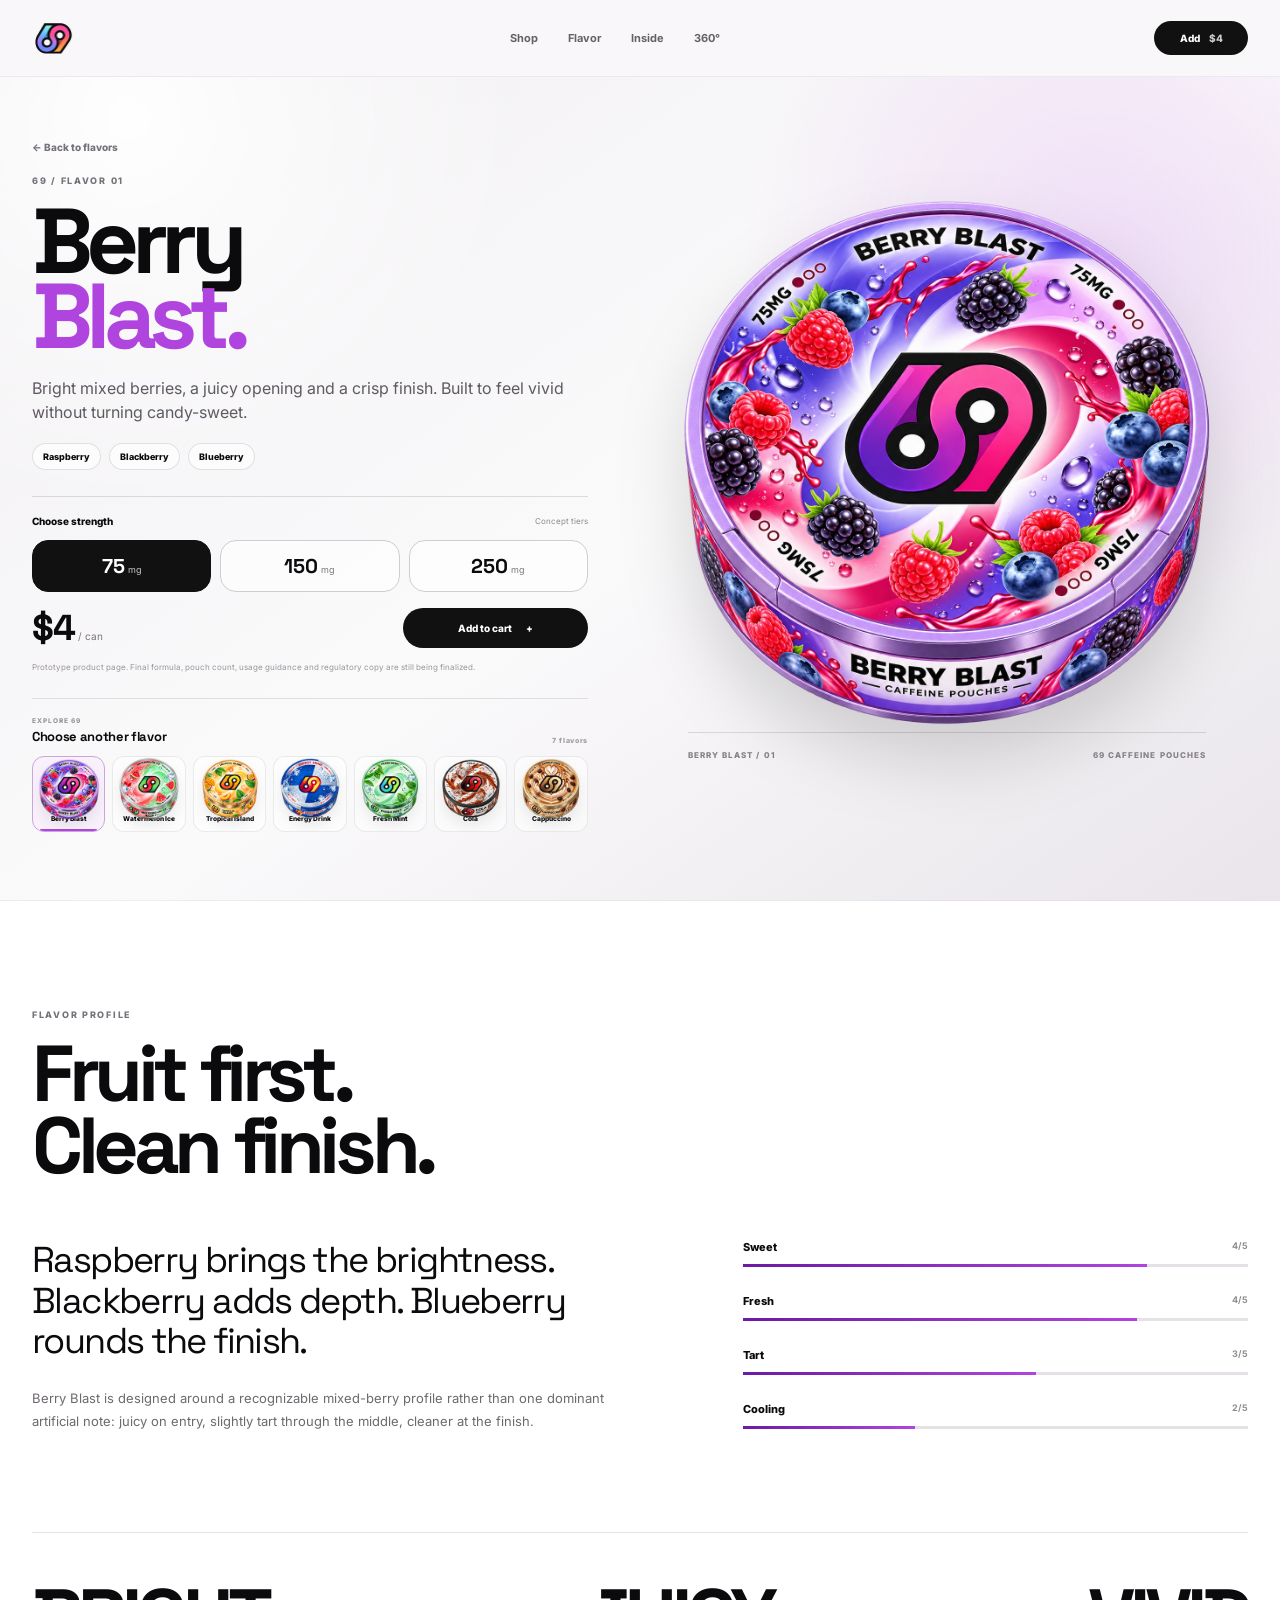
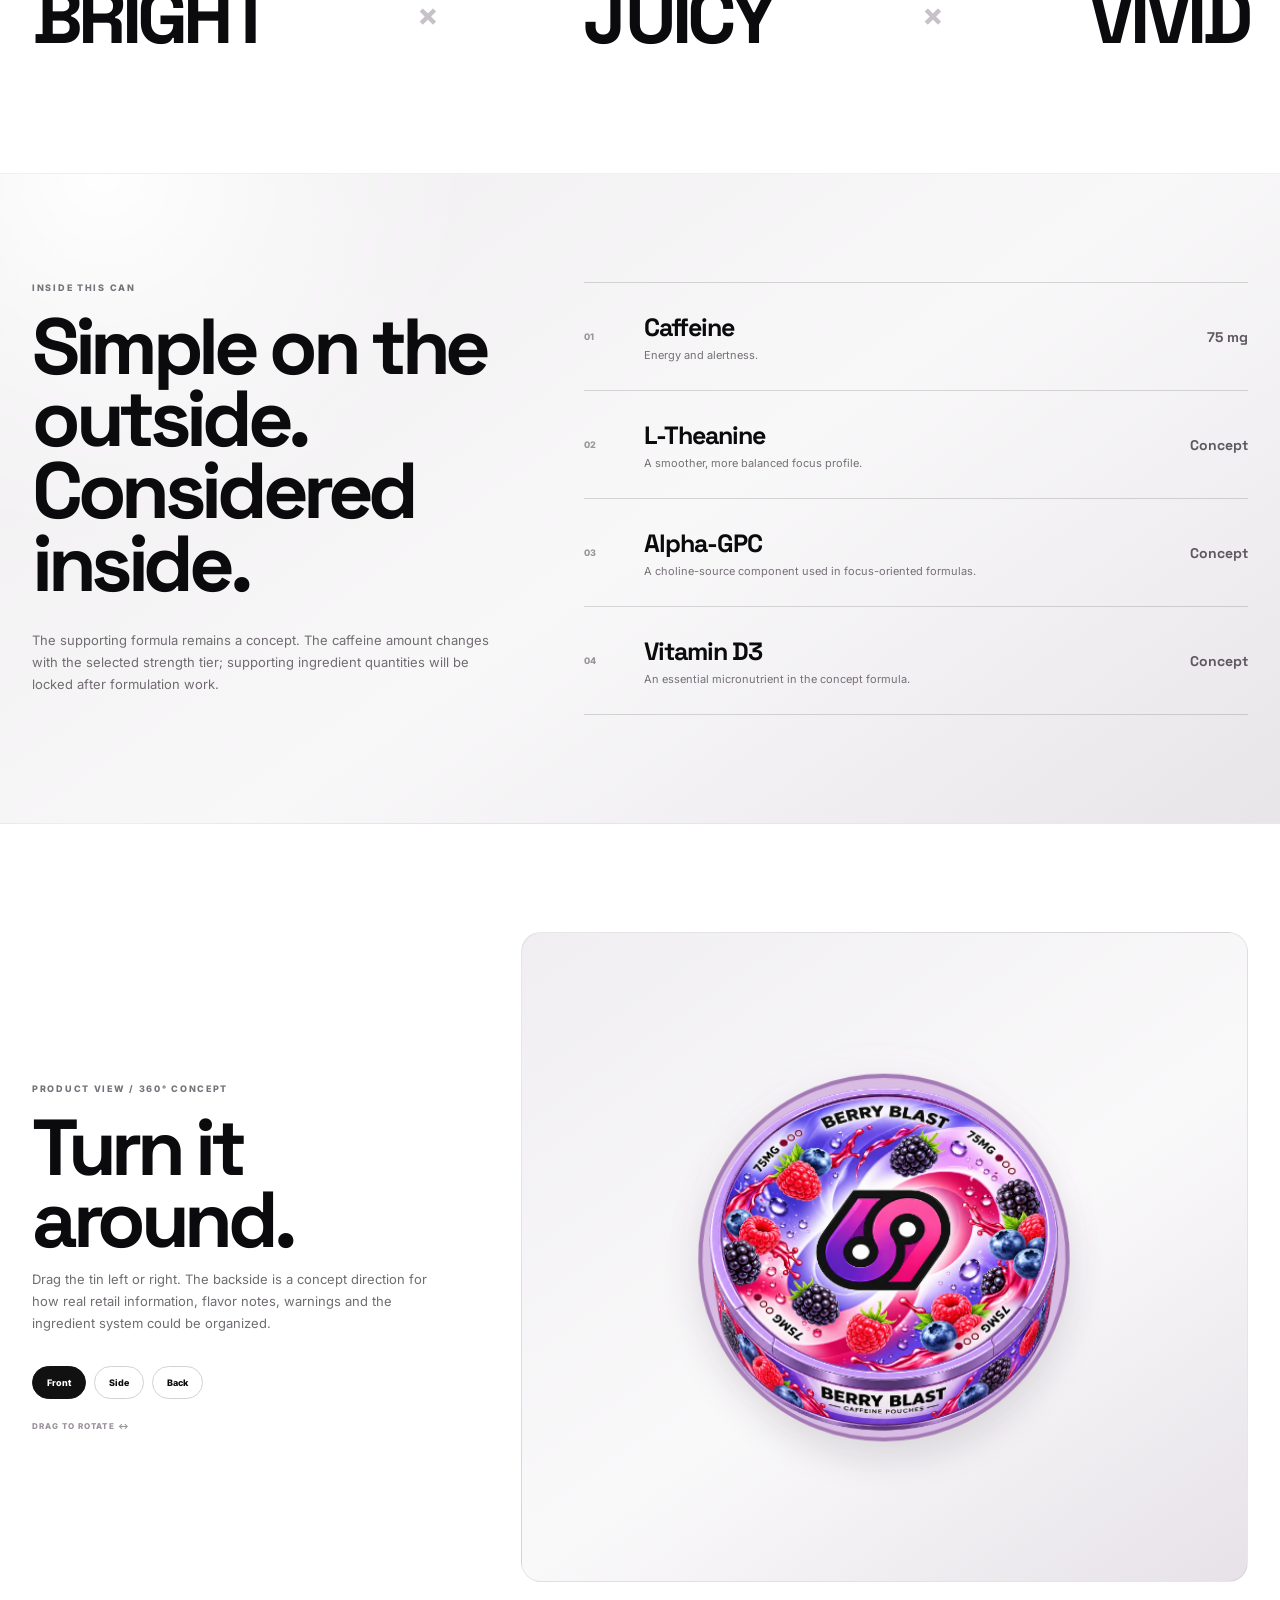
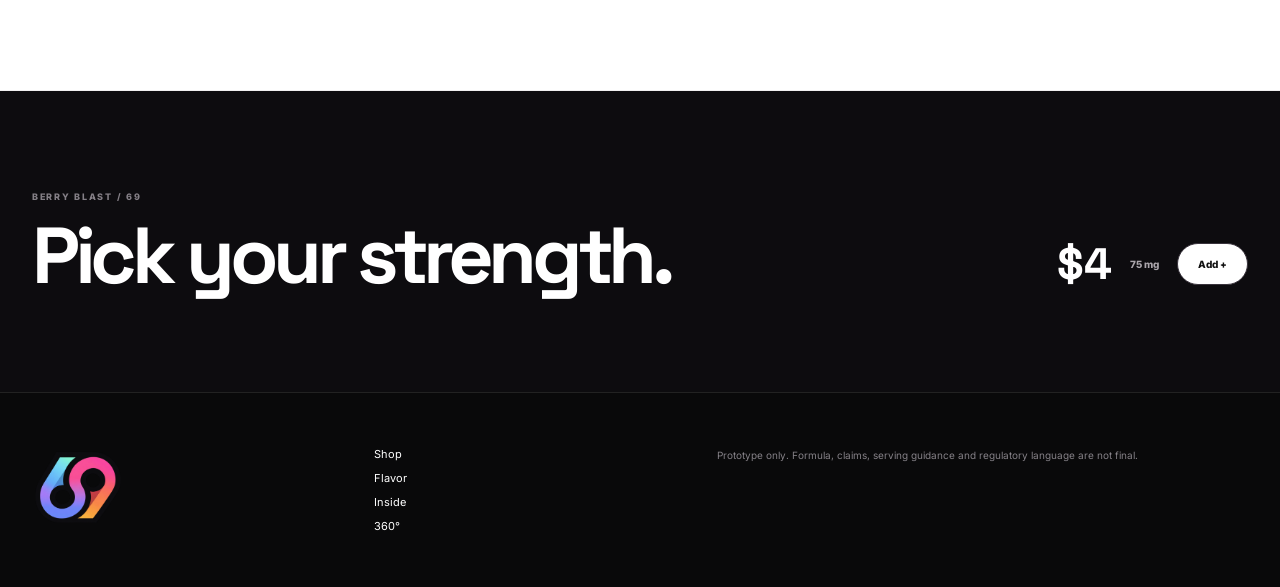
==== commit d5f7a27a: "Add files via upload" ====
--- a/berry-blast.html
+++ b/berry-blast.html
@@ -9,12 +9,12 @@
   <link rel="preconnect" href="https://fonts.googleapis.com">
   <link rel="preconnect" href="https://fonts.gstatic.com" crossorigin>
   <link href="https://fonts.googleapis.com/css2?family=Inter:wght@400;500;600;700;800&family=Space+Grotesk:wght@500;600;700&display=swap" rel="stylesheet">
-  <link rel="stylesheet" href="product.css?v=3-premium">
+  <link rel="stylesheet" href="product.css?v=brand-v4">
 </head>
 <body data-product-name="Berry Blast" data-product-slug="berry-blast" style="--berry:#b044df;--berry-dark:#6c1ba3;--berry-soft:#f5edf8">
   <header class="site-header">
     <nav class="nav shell">
-      <a class="wordmark" href="index.html" aria-label="69 homepage">69</a>
+      <a class="wordmark product-logo-link" href="index.html" aria-label="69 homepage"><img src="69-logo-small.png" alt="69"></a>
       <div class="nav-links">
         <a href="index.html#shop">Shop</a>
         <a href="#profile">Flavor</a>
@@ -255,7 +255,7 @@
 
             <div class="tin-face tin-back">
               <div class="back-label">
-                <div class="back-logo">69</div>
+                <div class="back-logo"><img src="69-logo-small.png" alt="69"></div>
                 <h3>BERRY BLAST</h3>
                 <small>CAFFEINE POUCHES</small>
 
@@ -325,7 +325,7 @@
 
   <footer>
     <div class="shell footer-grid">
-      <div class="footer-logo">69</div>
+      <div class="footer-logo"><img src="69-logo.png" alt="69"></div>
       <div class="footer-links">
         <a href="index.html#shop">Shop</a>
         <a href="#profile">Flavor</a>
@@ -337,6 +337,6 @@
   </footer>
 
   <div class="toast" id="toast"></div>
-  <script src="product.js?v=3-premium"></script>
+  <script src="product.js?v=brand-v4"></script>
 </body>
 </html>
--- a/product.css
+++ b/product.css
@@ -692,3 +692,9 @@
   .hero-flavor-switcher{margin-top:20px}
   .hero-flavor-card{flex-basis:94px}
 }
+
+/* BRAND V4 — real 69 mark on product pages */
+.product-logo-link{display:flex;width:43px;height:43px;align-items:center;justify-content:center}
+.product-logo-link img{width:39px;height:39px;object-fit:contain;display:block}
+.footer-logo img{width:92px;height:auto;display:block}
+.back-logo img{width:37px;height:37px;object-fit:contain;display:block}
